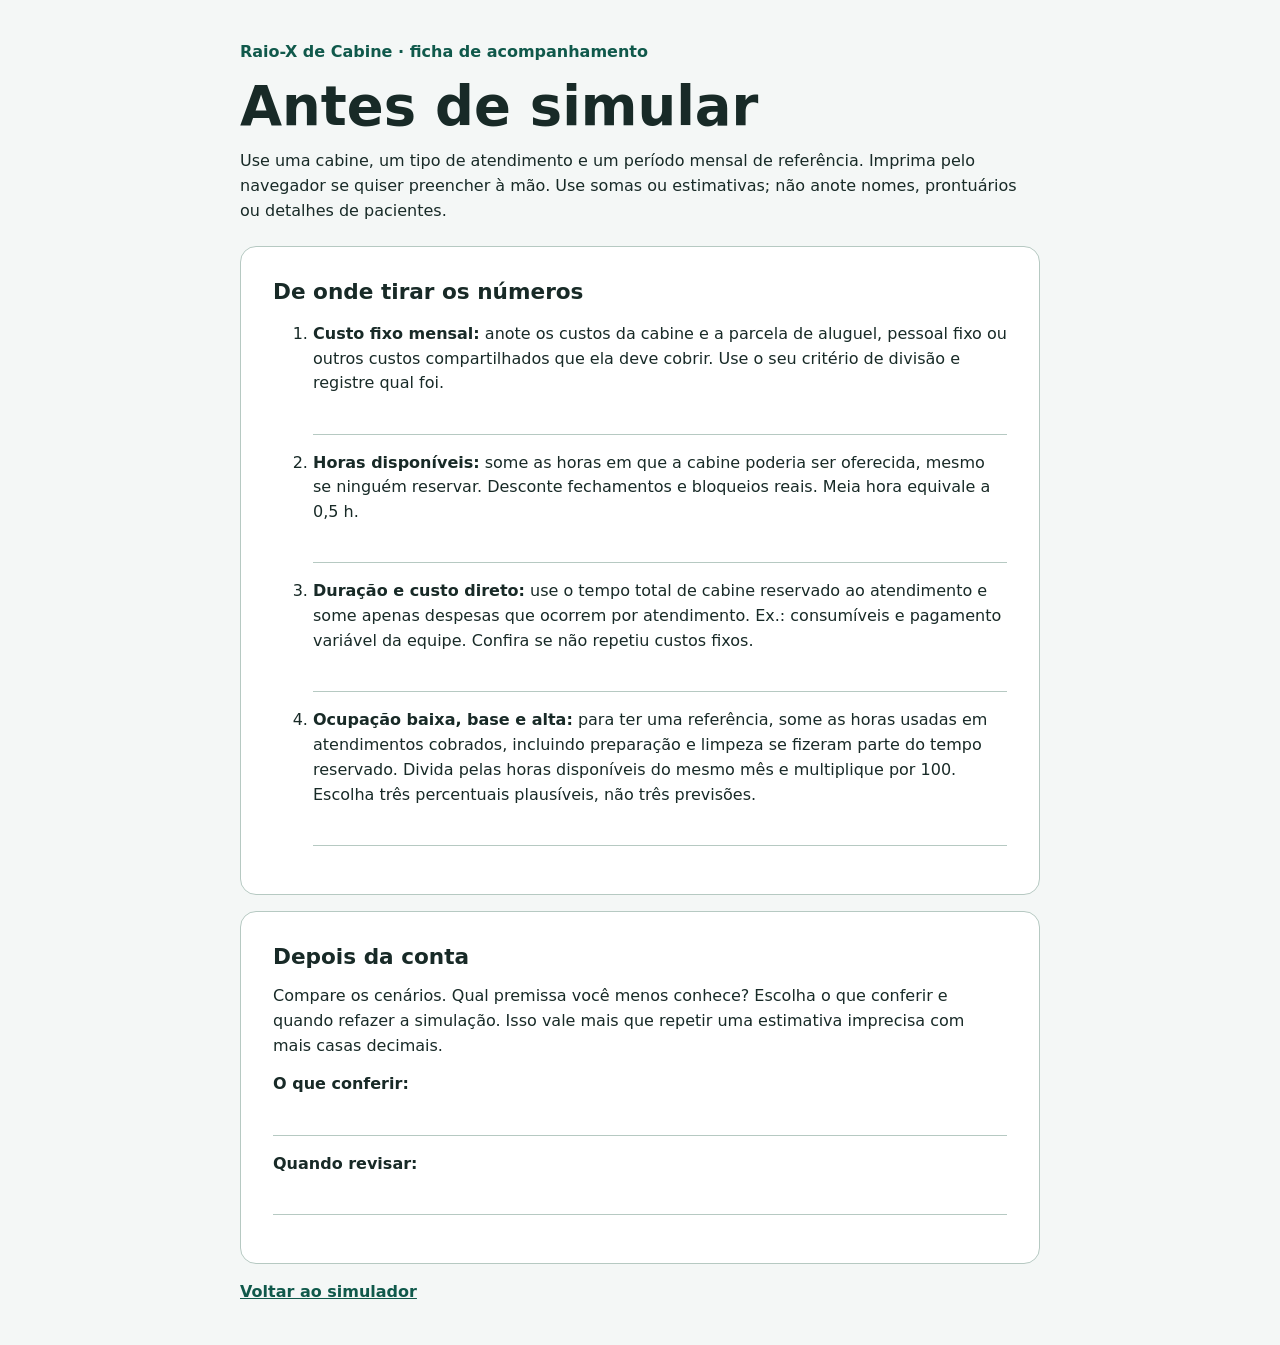
==== ficha.html @ 0caa29a1 "Publica demonstração fictícia do Raio-X de Cabine" ====
<!doctype html>
<html lang="pt-BR">
<head>
<meta charset="utf-8">
<meta name="viewport" content="width=device-width, initial-scale=1">
<title>Ficha de levantamento — Raio-X de Cabine</title>
<link rel="stylesheet" href="estilo.css">
</head>
<body>
<main>
<header class="intro">
  <p class="tag">Raio-X de Cabine · ficha de acompanhamento</p>
  <h1>Antes de simular</h1>
  <p>Use uma cabine, um tipo de atendimento e um período mensal de referência. Imprima pelo navegador se quiser preencher à mão. Use somas ou estimativas; não anote nomes, prontuários ou detalhes de pacientes.</p>
</header>
<section class="painel" aria-labelledby="entradas">
<h2 id="entradas">De onde tirar os números</h2>
<ol>
  <li><strong>Custo fixo mensal:</strong> anote os custos da cabine e a parcela de aluguel, pessoal fixo ou outros custos compartilhados que ela deve cobrir. Use o seu critério de divisão e registre qual foi.<span class="lacuna" aria-hidden="true"></span></li>
  <li><strong>Horas disponíveis:</strong> some as horas em que a cabine poderia ser oferecida, mesmo se ninguém reservar. Desconte fechamentos e bloqueios reais. Meia hora equivale a 0,5 h.<span class="lacuna" aria-hidden="true"></span></li>
  <li><strong>Duração e custo direto:</strong> use o tempo total de cabine reservado ao atendimento e some apenas despesas que ocorrem por atendimento. Ex.: consumíveis e pagamento variável da equipe. Confira se não repetiu custos fixos.<span class="lacuna" aria-hidden="true"></span></li>
  <li><strong>Ocupação baixa, base e alta:</strong> para ter uma referência, some as horas usadas em atendimentos cobrados, incluindo preparação e limpeza se fizeram parte do tempo reservado. Divida pelas horas disponíveis do mesmo mês e multiplique por 100. Escolha três percentuais plausíveis, não três previsões.<span class="lacuna" aria-hidden="true"></span></li>
</ol>
</section>
<section class="painel" aria-labelledby="revisao">
<h2 id="revisao">Depois da conta</h2>
<p>Compare os cenários. Qual premissa você menos conhece? Escolha o que conferir e quando refazer a simulação. Isso vale mais que repetir uma estimativa imprecisa com mais casas decimais.</p>
<p><strong>O que conferir:</strong><span class="lacuna" aria-hidden="true"></span></p>
<p><strong>Quando revisar:</strong><span class="lacuna" aria-hidden="true"></span></p>
</section>
<p class="rodape"><a href="index.html">Voltar ao simulador</a></p>
</main>
</body>
</html>
---- estilo.css ----
:root{color-scheme:light;--fundo:#f4f7f6;--branco:#fff;--texto:#182a27;--muted:#3d554f;--marca:#10594b;--linha:#b6c9c2;--foco:#085c9f}
*{box-sizing:border-box}
body{margin:0;background:var(--fundo);color:var(--texto);font:1rem/1.55 system-ui,sans-serif;overflow-wrap:anywhere}
main{width:min(calc(100% - 2rem),50rem);margin:2.5rem auto}
h1,h2,p{margin:0 0 .85rem}h1{font-size:clamp(2rem,7vw,3.4rem);line-height:1.05}h2{font-size:1.35rem;line-height:1.25}
.tag{color:var(--marca);font-weight:700}.lead{font-size:1.2rem}.intro{margin-bottom:1.4rem}
.painel{background:var(--branco);border:1px solid var(--linha);border-radius:1rem;padding:clamp(1rem,4vw,2rem);margin-bottom:1rem}
.titulo{display:flex;align-items:center;justify-content:space-between;flex-wrap:wrap;gap:.75rem;margin-bottom:.85rem}.titulo h2{margin:0}
.campos,.ocupacoes{display:grid;gap:1rem;grid-template-columns:repeat(2,minmax(0,1fr));margin-bottom:1.2rem}.ocupacoes{grid-template-columns:repeat(3,minmax(0,1fr));margin:0}
fieldset{border:1px solid var(--linha);border-radius:.65rem;margin:0 0 1.2rem;padding:.85rem;min-width:0}legend,label{font-weight:700}
input,button{font:inherit}input{display:block;width:100%;padding:.55rem .65rem;margin:.35rem 0;border:1px solid #526963;border-radius:.45rem;color:inherit;background:var(--branco)}
small{display:block;font-size:.875rem;color:var(--muted)}
button{border:1px solid var(--marca);border-radius:.45rem;padding:.55rem .85rem;min-height:44px;background:var(--marca);color:var(--branco);font-weight:700;cursor:pointer}
.secundario{background:var(--branco);color:var(--marca)}button:hover{filter:brightness(.9)}a{color:var(--marca);font-weight:700}a:focus-visible,input:focus-visible,button:focus-visible,h2:focus-visible{outline:3px solid var(--foco);outline-offset:3px}
[aria-invalid="true"]{border:2px solid #9f231e}.erro{color:#931e18;font-weight:700}.estado{margin:.7rem 0 0;color:var(--muted)}.estado:empty{display:none}
table{width:100%;border-collapse:collapse;font-variant-numeric:tabular-nums;margin-bottom:1rem}caption{text-align:left;font-weight:700;margin-bottom:.4rem}td,th{padding:.55rem .35rem;border-bottom:1px solid var(--linha);text-align:left;vertical-align:top}td:last-child{font-weight:700}
.rodape{margin:1rem 0}li{margin-bottom:.5rem}.lacuna{display:block;min-height:1.8rem;border-bottom:1px solid var(--linha);margin:.6rem 0 1rem}
@media(max-width:38rem){main{margin-block:1.25rem}.campos{grid-template-columns:1fr}.ocupacoes{gap:.45rem}}
@media print{body{background:white;color:black}main{margin:0;width:100%}.painel{border:0;padding:0}.tag,.lead,form,.rodape,button{display:none!important}table{break-inside:avoid}}
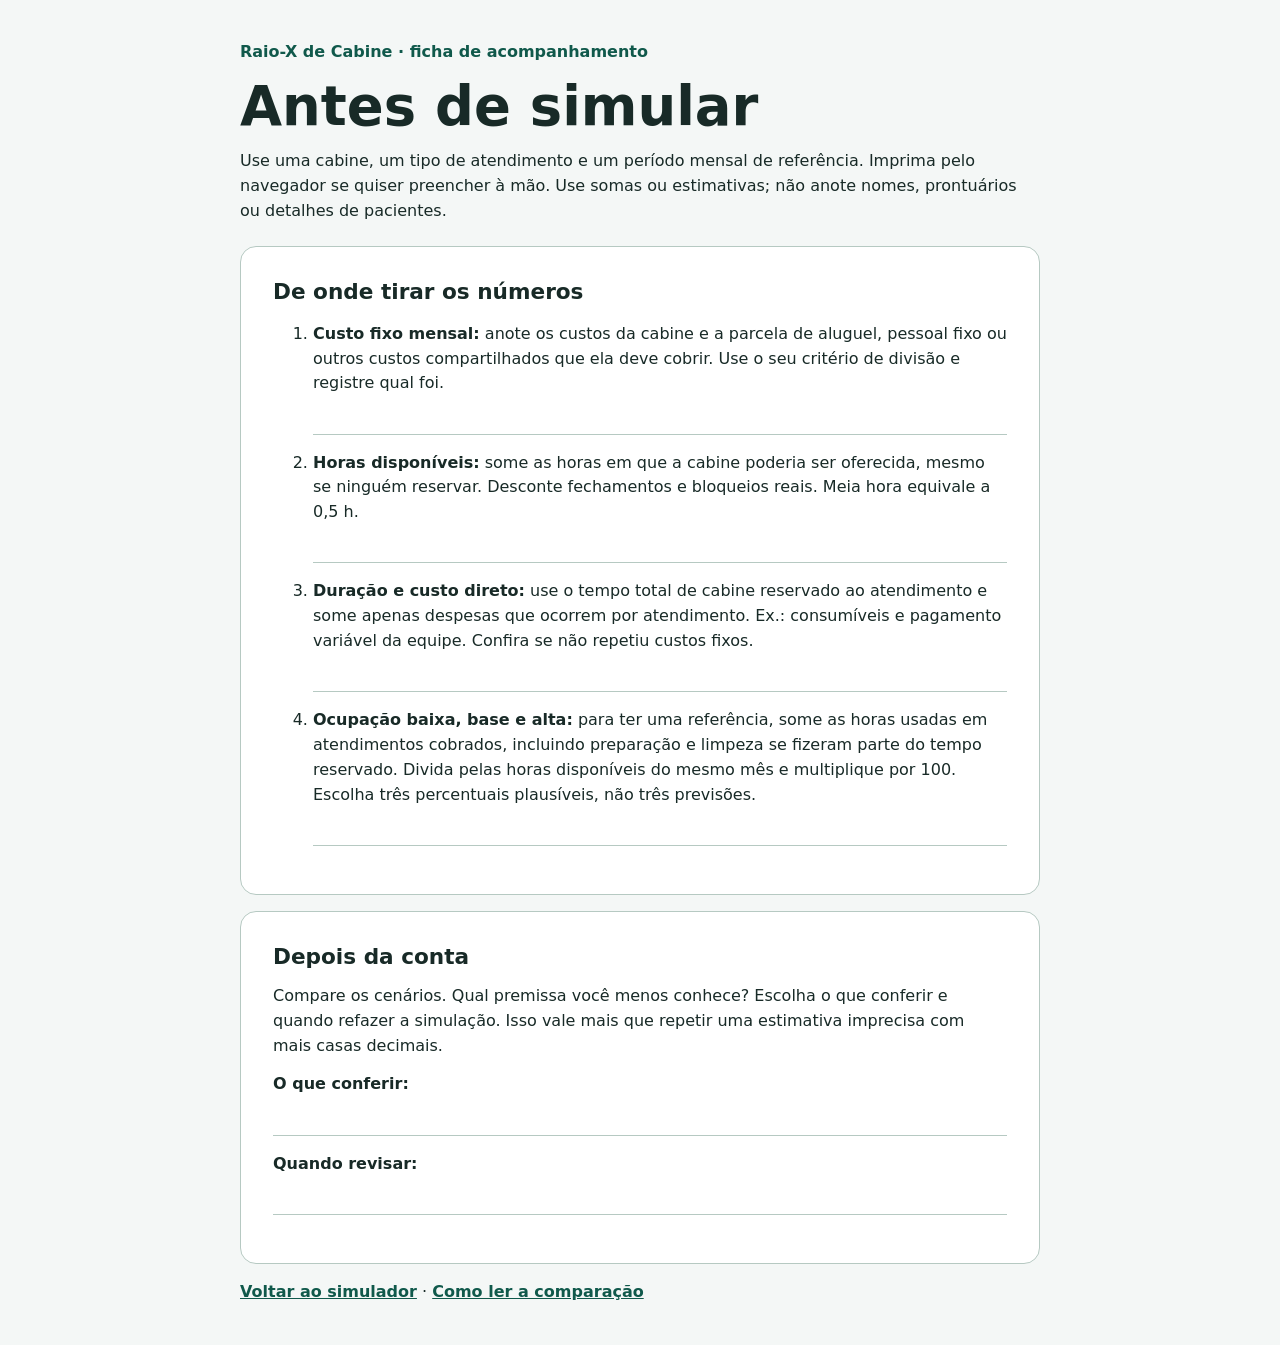
==== commit 6db22fcd: "Publica guia de leitura dos cenários da cabine" ====
--- a/ficha.html
+++ b/ficha.html
@@ -28,7 +28,7 @@
 <p><strong>O que conferir:</strong><span class="lacuna" aria-hidden="true"></span></p>
 <p><strong>Quando revisar:</strong><span class="lacuna" aria-hidden="true"></span></p>
 </section>
-<p class="rodape"><a href="index.html">Voltar ao simulador</a></p>
+<p class="rodape"><a href="index.html">Voltar ao simulador</a> · <a href="guia-leitura.html">Como ler a comparação</a></p>
 </main>
 </body>
 </html>
